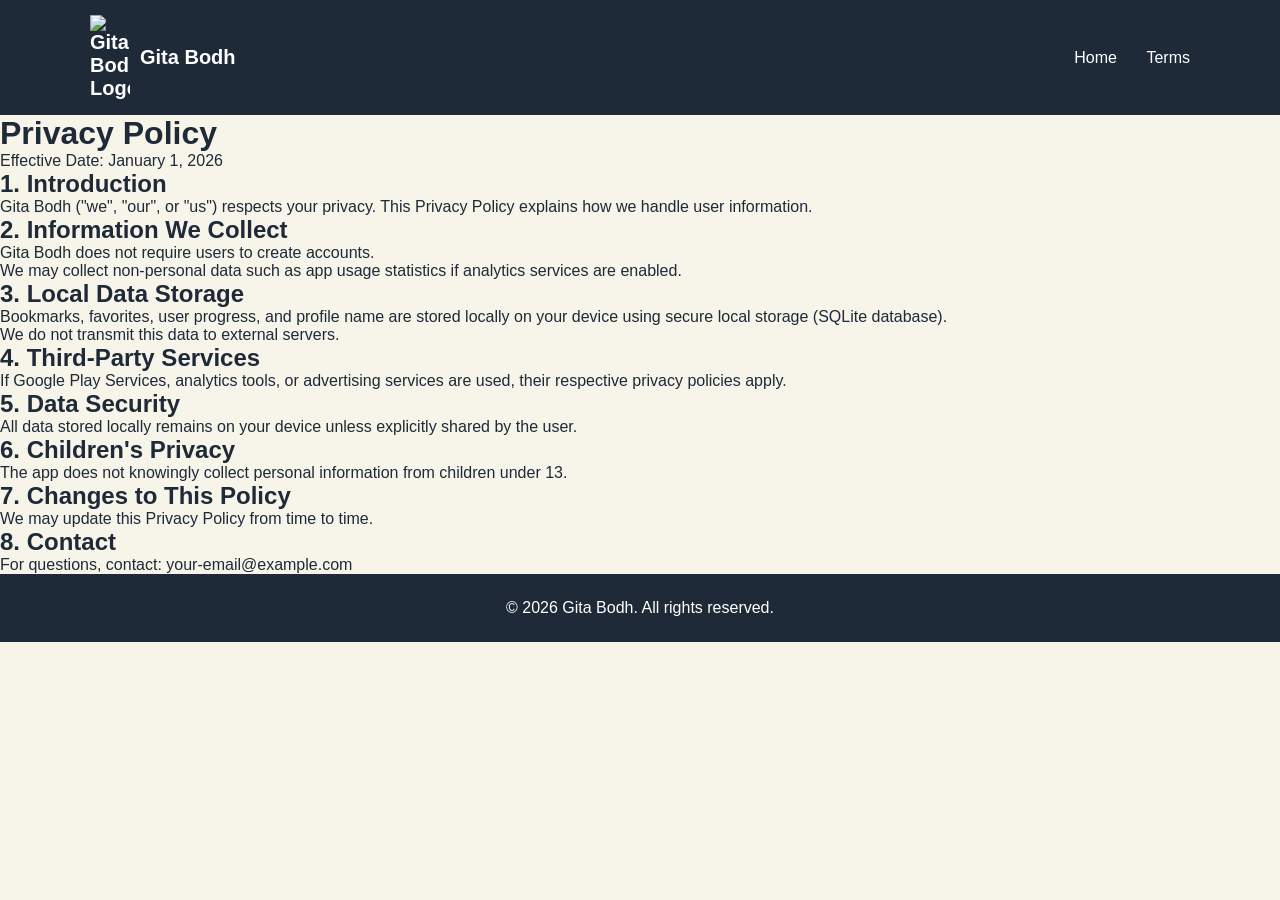
==== privacy-policy.html @ 7f10c363 "first commit" ====
<!doctype html>
<html lang="en">
  <head>
    <meta charset="UTF-8" />
    <meta name="viewport" content="width=device-width, initial-scale=1.0" />
    <title>Privacy Policy - Gita Bodh</title>
    <link rel="stylesheet" href="style.css" />
  </head>
  <body>
    <header class="header">
      <div class="container nav">
        <div class="brand">
          <img src="assets/logo.png" alt="Gita Bodh Logo" />
          <span>Gita Bodh</span>
        </div>
        <input type="checkbox" id="nav-toggle" hidden />
        <label for="nav-toggle" class="nav-toggle">
          <span></span>
          <span></span>
          <span></span>
        </label>
        <nav class="nav-links">
          <a href="index.html">Home</a>
          <a href="terms.html">Terms</a>
        </nav>
      </div>
    </header>

    <main class="content">
      <h1>Privacy Policy</h1>
      <p>Effective Date: January 1, 2026</p>

      <h2>1. Introduction</h2>
      <p>
        Gita Bodh ("we", "our", or "us") respects your privacy. This Privacy
        Policy explains how we handle user information.
      </p>

      <h2>2. Information We Collect</h2>
      <p>Gita Bodh does not require users to create accounts.</p>
      <p>
        We may collect non-personal data such as app usage statistics if
        analytics services are enabled.
      </p>

      <h2>3. Local Data Storage</h2>
      <p>
        Bookmarks, favorites, user progress, and profile name are stored locally
        on your device using secure local storage (SQLite database).
      </p>
      <p>We do not transmit this data to external servers.</p>

      <h2>4. Third-Party Services</h2>
      <p>
        If Google Play Services, analytics tools, or advertising services are
        used, their respective privacy policies apply.
      </p>

      <h2>5. Data Security</h2>
      <p>
        All data stored locally remains on your device unless explicitly shared
        by the user.
      </p>

      <h2>6. Children's Privacy</h2>
      <p>
        The app does not knowingly collect personal information from children
        under 13.
      </p>

      <h2>7. Changes to This Policy</h2>
      <p>We may update this Privacy Policy from time to time.</p>

      <h2>8. Contact</h2>
      <p>For questions, contact: your-email@example.com</p>
    </main>

    <footer class="footer">
      <div class="container">
        <p>© 2026 Gita Bodh. All rights reserved.</p>
      </div>
    </footer>
  </body>
</html>
---- style.css ----
* {
  margin: 0;
  padding: 0;
  box-sizing: border-box;
  font-family: "Inter", sans-serif;
}

body {
  background: #f7f4e9;
  color: #1e2a38;
}

.container {
  width: 90%;
  max-width: 1100px;
  margin: auto;
}

.header {
  background: #1e2a38;
  padding: 15px 0;
}

.nav {
  display: flex;
  justify-content: space-between;
  align-items: center;
}

.brand {
  display: flex;
  align-items: center;
  gap: 10px;
  color: white;
  font-weight: 600;
  font-size: 20px;
}

.brand img {
  width: 40px;
}

nav a {
  color: white;
  margin-left: 25px;
  text-decoration: none;
  font-weight: 500;
}

.hero {
  padding: 100px 0;
}

.hero-content {
  display: flex;
  flex-wrap: wrap;
  align-items: center;
  gap: 50px;
}

.hero-text {
  flex: 1;
}

.hero-text h1 {
  font-size: 42px;
  margin-bottom: 20px;
}

.hero-text p {
  font-size: 18px;
  margin-bottom: 30px;
  color: #444;
}

.play-btn {
  background: #f57c00;
  color: white;
  padding: 14px 28px;
  border-radius: 8px;
  text-decoration: none;
  font-weight: 600;
  transition: 0.3s ease;
}

.play-btn:hover {
  background: #e65100;
}

.hero-image img {
  width: 350px;
  max-width: 100%;
}

.features {
  padding: 80px 0;
  background: white;
  text-align: center;
}

.features h2 {
  font-size: 32px;
  margin-bottom: 40px;
}

.feature-grid {
  display: grid;
  grid-template-columns: repeat(auto-fit, minmax(250px, 1fr));
  gap: 25px;
}

.card {
  background: #f7f4e9;
  padding: 30px;
  border-radius: 12px;
  transition: 0.3s;
}

.card:hover {
  transform: translateY(-5px);
}

.footer {
  background: #1e2a38;
  color: white;
  text-align: center;
  padding: 25px 0;
}
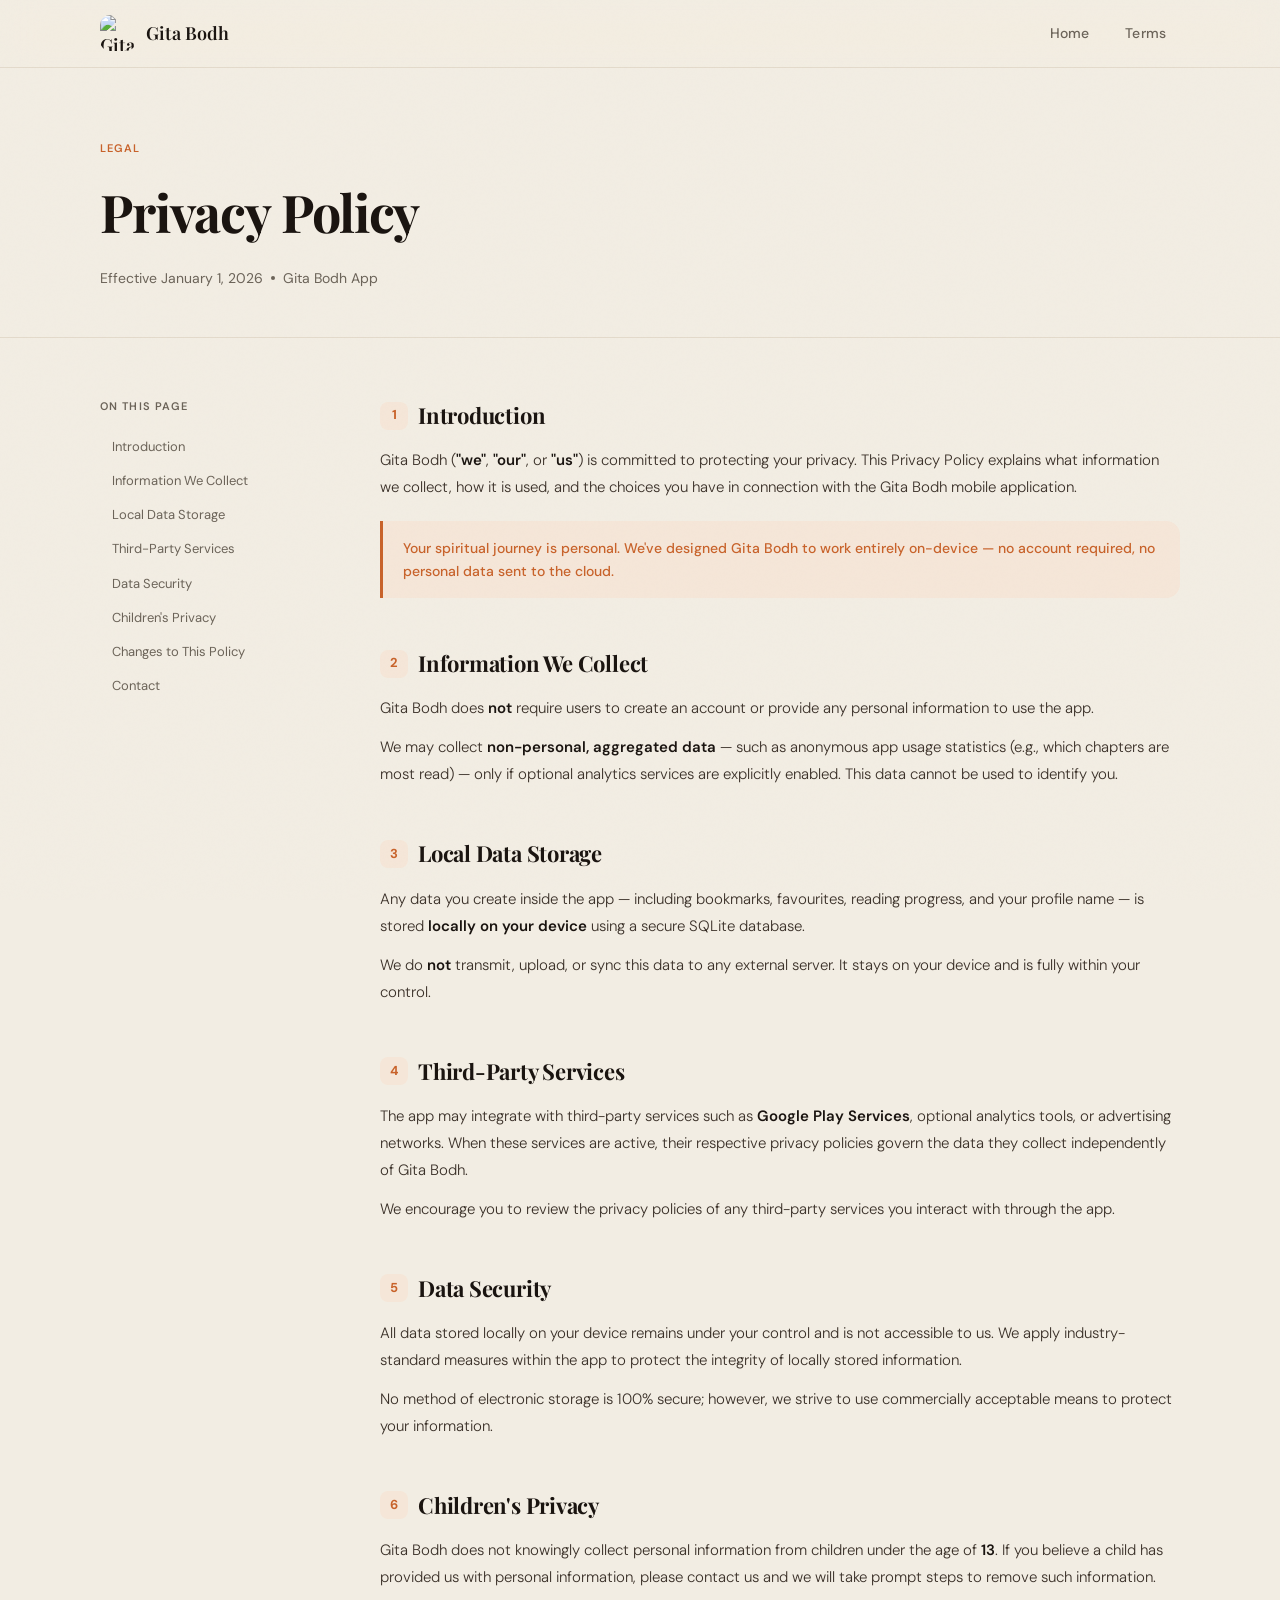
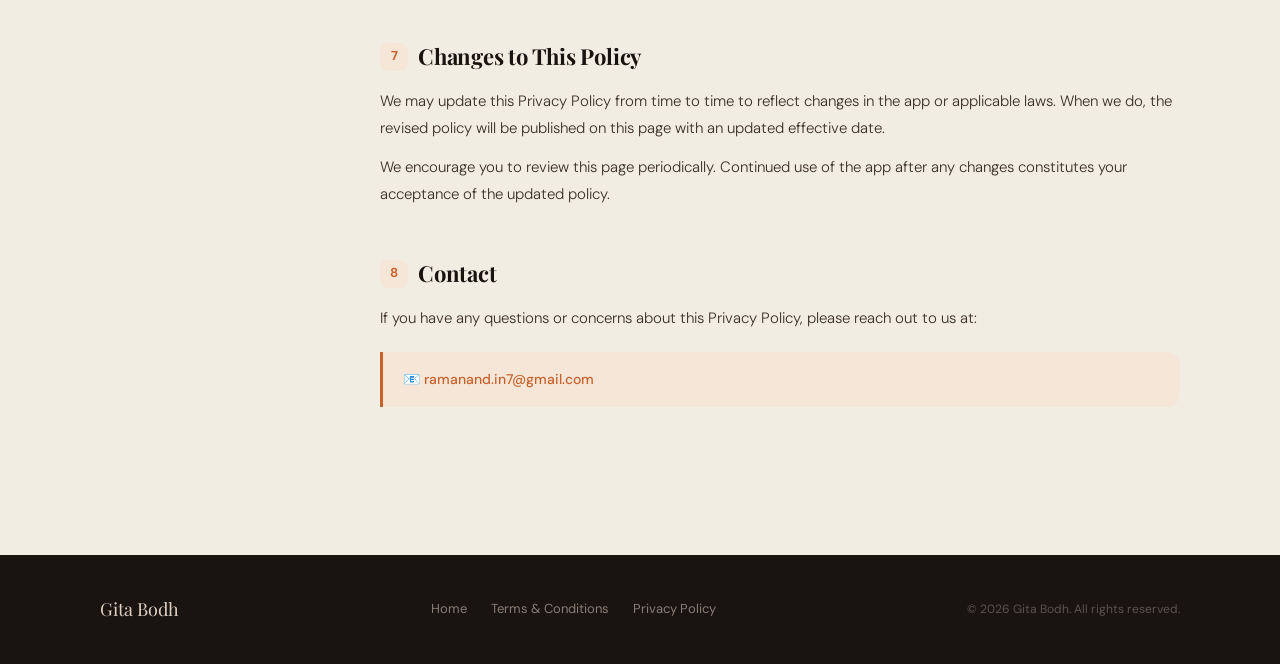
==== commit 967e8d95: "ui redesined2" ====
--- a/privacy-policy.html
+++ b/privacy-policy.html
@@ -10,7 +10,7 @@
     <header class="header">
       <div class="container nav">
         <div class="brand">
-          <img src="assets/logo.png" alt="Gita Bodh Logo" />
+          <img src="logo.png" alt="Gita Bodh Logo" />
           <span>Gita Bodh</span>
         </div>
         <input type="checkbox" id="nav-toggle" hidden />
@@ -26,59 +26,134 @@
       </div>
     </header>
 
-    <main class="content">
-      <h1>Privacy Policy</h1>
-      <p>Effective Date: January 1, 2026</p>
+    <main>
+      <!-- Hero -->
+      <div class="content-hero">
+        <div class="container">
+          <div class="content-hero-label">Legal</div>
+          <h1>Privacy Policy</h1>
+          <div class="content-hero-meta">
+            Effective January 1, 2026
+            <span></span>
+            Gita Bodh App
+          </div>
+        </div>
+      </div>
 
-      <h2>1. Introduction</h2>
-      <p>
-        Gita Bodh ("we", "our", or "us") respects your privacy. This Privacy
-        Policy explains how we handle user information.
-      </p>
+      <!-- Body -->
+      <div class="container content-layout">
 
-      <h2>2. Information We Collect</h2>
-      <p>Gita Bodh does not require users to create accounts.</p>
-      <p>
-        We may collect non-personal data such as app usage statistics if
-        analytics services are enabled.
-      </p>
+        <!-- Sticky Table of Contents -->
+        <aside class="toc">
+          <div class="toc-title">On this page</div>
+          <ul>
+            <li><a href="#introduction">Introduction</a></li>
+            <li><a href="#information-collected">Information We Collect</a></li>
+            <li><a href="#local-storage">Local Data Storage</a></li>
+            <li><a href="#third-party">Third-Party Services</a></li>
+            <li><a href="#data-security">Data Security</a></li>
+            <li><a href="#childrens-privacy">Children's Privacy</a></li>
+            <li><a href="#changes">Changes to This Policy</a></li>
+            <li><a href="#contact">Contact</a></li>
+          </ul>
+        </aside>
 
-      <h2>3. Local Data Storage</h2>
-      <p>
-        Bookmarks, favorites, user progress, and profile name are stored locally
-        on your device using secure local storage (SQLite database).
-      </p>
-      <p>We do not transmit this data to external servers.</p>
+        <!-- Main content -->
+        <div class="content-body">
 
-      <h2>4. Third-Party Services</h2>
-      <p>
-        If Google Play Services, analytics tools, or advertising services are
-        used, their respective privacy policies apply.
-      </p>
+          <section id="introduction">
+            <h2><span class="sec-num">1</span> Introduction</h2>
+            <p>
+              Gita Bodh (<strong>"we"</strong>, <strong>"our"</strong>, or <strong>"us"</strong>) is committed to protecting your privacy. This Privacy Policy explains what information we collect, how it is used, and the choices you have in connection with the Gita Bodh mobile application.
+            </p>
+            <div class="info-box">
+              Your spiritual journey is personal. We've designed Gita Bodh to work entirely on-device — no account required, no personal data sent to the cloud.
+            </div>
+          </section>
 
-      <h2>5. Data Security</h2>
-      <p>
-        All data stored locally remains on your device unless explicitly shared
-        by the user.
-      </p>
+          <section id="information-collected">
+            <h2><span class="sec-num">2</span> Information We Collect</h2>
+            <p>
+              Gita Bodh does <strong>not</strong> require users to create an account or provide any personal information to use the app.
+            </p>
+            <p>
+              We may collect <strong>non-personal, aggregated data</strong> — such as anonymous app usage statistics (e.g., which chapters are most read) — only if optional analytics services are explicitly enabled. This data cannot be used to identify you.
+            </p>
+          </section>
 
-      <h2>6. Children's Privacy</h2>
-      <p>
-        The app does not knowingly collect personal information from children
-        under 13.
-      </p>
+          <section id="local-storage">
+            <h2><span class="sec-num">3</span> Local Data Storage</h2>
+            <p>
+              Any data you create inside the app — including bookmarks, favourites, reading progress, and your profile name — is stored <strong>locally on your device</strong> using a secure SQLite database.
+            </p>
+            <p>
+              We do <strong>not</strong> transmit, upload, or sync this data to any external server. It stays on your device and is fully within your control.
+            </p>
+          </section>
 
-      <h2>7. Changes to This Policy</h2>
-      <p>We may update this Privacy Policy from time to time.</p>
+          <section id="third-party">
+            <h2><span class="sec-num">4</span> Third-Party Services</h2>
+            <p>
+              The app may integrate with third-party services such as <strong>Google Play Services</strong>, optional analytics tools, or advertising networks. When these services are active, their respective privacy policies govern the data they collect independently of Gita Bodh.
+            </p>
+            <p>
+              We encourage you to review the privacy policies of any third-party services you interact with through the app.
+            </p>
+          </section>
 
-      <h2>8. Contact</h2>
-      <p>For questions, contact: your-email@example.com</p>
+          <section id="data-security">
+            <h2><span class="sec-num">5</span> Data Security</h2>
+            <p>
+              All data stored locally on your device remains under your control and is not accessible to us. We apply industry-standard measures within the app to protect the integrity of locally stored information.
+            </p>
+            <p>
+              No method of electronic storage is 100% secure; however, we strive to use commercially acceptable means to protect your information.
+            </p>
+          </section>
+
+          <section id="childrens-privacy">
+            <h2><span class="sec-num">6</span> Children's Privacy</h2>
+            <p>
+              Gita Bodh does not knowingly collect personal information from children under the age of <strong>13</strong>. If you believe a child has provided us with personal information, please contact us and we will take prompt steps to remove such information.
+            </p>
+          </section>
+
+          <section id="changes">
+            <h2><span class="sec-num">7</span> Changes to This Policy</h2>
+            <p>
+              We may update this Privacy Policy from time to time to reflect changes in the app or applicable laws. When we do, the revised policy will be published on this page with an updated effective date.
+            </p>
+            <p>
+              We encourage you to review this page periodically. Continued use of the app after any changes constitutes your acceptance of the updated policy.
+            </p>
+          </section>
+
+          <section id="contact">
+            <h2><span class="sec-num">8</span> Contact</h2>
+            <p>
+              If you have any questions or concerns about this Privacy Policy, please reach out to us at:
+            </p>
+            <div class="info-box">
+              📧 ramanand.in7@gmail.com
+            </div>
+          </section>
+
+        </div><!-- /content-body -->
+      </div><!-- /content-layout -->
     </main>
 
     <footer class="footer">
       <div class="container">
-        <p>© 2026 Gita Bodh. All rights reserved.</p>
+        <div class="footer-inner">
+          <div class="footer-brand">Gita Bodh</div>
+          <div class="footer-links">
+            <a href="index.html">Home</a>
+            <a href="terms.html">Terms &amp; Conditions</a>
+            <a href="privacy-policy.html">Privacy Policy</a>
+          </div>
+          <div class="footer-copy">© 2026 Gita Bodh. All rights reserved.</div>
+        </div>
       </div>
     </footer>
   </body>
-</html>
+</html>
--- a/style.css
+++ b/style.css
@@ -1,24 +1,77 @@
+@import url("https://fonts.googleapis.com/css2?family=SF+Pro+Display:wght@300;400;500;600;700&display=swap");
+@import url("https://fonts.googleapis.com/css2?family=Playfair+Display:ital,wght@0,400;0,700;1,400&family=DM+Sans:wght@300;400;500;600&display=swap");
+
+:root {
+  --bg: #f2ede3;
+  --bg-alt: #ffffff;
+  --surface: rgba(255, 255, 255, 0.72);
+  --surface-dark: rgba(30, 26, 20, 0.85);
+  --text: #1a1410;
+  --text-muted: #6b6358;
+  --accent: #c8622a;
+  --accent-warm: #e07a40;
+  --accent-light: #f5e6d8;
+  --gold: #b8972a;
+  --border: rgba(180, 160, 130, 0.25);
+  --shadow: 0 20px 60px rgba(0, 0, 0, 0.08);
+  --shadow-sm: 0 4px 20px rgba(0, 0, 0, 0.06);
+  --radius: 22px;
+  --radius-sm: 14px;
+  --nav-height: 68px;
+}
+
 * {
   margin: 0;
   padding: 0;
   box-sizing: border-box;
-  font-family: "Inter", sans-serif;
+}
+
+html {
+  scroll-behavior: smooth;
 }
 
 body {
-  background: #f7f4e9;
-  color: #1e2a38;
-}
-
+  font-family:
+    "DM Sans",
+    -apple-system,
+    BlinkMacSystemFont,
+    sans-serif;
+  background: var(--bg);
+  color: var(--text);
+  line-height: 1.6;
+  -webkit-font-smoothing: antialiased;
+}
+
+/* ── NOISE TEXTURE OVERLAY ── */
+body::before {
+  content: "";
+  position: fixed;
+  inset: 0;
+  background-image: url("data:image/svg+xml,%3Csvg viewBox='0 0 256 256' xmlns='http://www.w3.org/2000/svg'%3E%3Cfilter id='noise'%3E%3CfeTurbulence type='fractalNoise' baseFrequency='0.9' numOctaves='4' stitchTiles='stitch'/%3E%3C/filter%3E%3Crect width='100%25' height='100%25' filter='url(%23noise)' opacity='0.035'/%3E%3C/svg%3E");
+  pointer-events: none;
+  z-index: 9999;
+  opacity: 0.4;
+}
+
+/* ── CONTAINER ── */
 .container {
-  width: 90%;
-  max-width: 1100px;
+  width: 92%;
+  max-width: 1080px;
   margin: auto;
 }
 
+/* ── HEADER / NAV ── */
 .header {
-  background: #1e2a38;
-  padding: 15px 0;
+  position: sticky;
+  top: 0;
+  z-index: 100;
+  height: var(--nav-height);
+  display: flex;
+  align-items: center;
+  background: rgba(242, 237, 227, 0.75);
+  backdrop-filter: saturate(180%) blur(20px);
+  -webkit-backdrop-filter: saturate(180%) blur(20px);
+  border-bottom: 1px solid var(--border);
 }
 
 .nav {
@@ -31,98 +84,771 @@
   display: flex;
   align-items: center;
   gap: 10px;
-  color: white;
+  color: var(--text);
   font-weight: 600;
-  font-size: 20px;
+  font-size: 18px;
+  text-decoration: none;
+  font-family: "Playfair Display", serif;
+  letter-spacing: 0.01em;
+}
+
+.brand-dot {
+  width: 8px;
+  height: 8px;
+  border-radius: 50%;
+  background: var(--accent);
+  display: inline-block;
 }
 
 .brand img {
-  width: 40px;
-}
-
-nav a {
-  color: white;
-  margin-left: 25px;
+  width: 36px;
+  height: 36px;
+  border-radius: 10px;
+  object-fit: cover;
+}
+
+.brand-icon {
+  width: 36px;
+  height: 36px;
+  border-radius: 10px;
+  background: linear-gradient(135deg, #c8622a, #e07a40);
+  display: flex;
+  align-items: center;
+  justify-content: center;
+  font-size: 18px;
+}
+
+.nav-links {
+  display: flex;
+  align-items: center;
+  gap: 8px;
+}
+
+.nav-links a {
+  color: var(--text-muted);
   text-decoration: none;
+  font-size: 14px;
   font-weight: 500;
-}
-
+  padding: 7px 14px;
+  border-radius: 20px;
+  transition: all 0.2s ease;
+  letter-spacing: 0.01em;
+}
+
+.nav-links a:hover {
+  color: var(--text);
+  background: rgba(200, 98, 42, 0.1);
+}
+
+.btn-download {
+  background: var(--accent) !important;
+  color: white !important;
+  padding: 8px 18px !important;
+  border-radius: 20px !important;
+  font-weight: 600 !important;
+  font-size: 13px !important;
+  letter-spacing: 0.02em;
+  transition: all 0.25s ease !important;
+  box-shadow: 0 2px 12px rgba(200, 98, 42, 0.3) !important;
+}
+
+.btn-download:hover {
+  background: var(--accent-warm) !important;
+  transform: translateY(-1px);
+  box-shadow: 0 4px 20px rgba(200, 98, 42, 0.4) !important;
+}
+
+.nav-toggle {
+  display: none;
+}
+
+/* ── HERO ── */
 .hero {
-  padding: 100px 0;
+  padding: 100px 0 80px;
+  position: relative;
+  overflow: hidden;
+}
+
+.hero::before {
+  content: "";
+  position: absolute;
+  top: -200px;
+  right: -200px;
+  width: 700px;
+  height: 700px;
+  background: radial-gradient(
+    circle,
+    rgba(200, 98, 42, 0.08) 0%,
+    transparent 70%
+  );
+  pointer-events: none;
+}
+
+.hero::after {
+  content: "";
+  position: absolute;
+  bottom: -100px;
+  left: -100px;
+  width: 500px;
+  height: 500px;
+  background: radial-gradient(
+    circle,
+    rgba(184, 151, 42, 0.06) 0%,
+    transparent 70%
+  );
+  pointer-events: none;
 }
 
 .hero-content {
   display: flex;
-  flex-wrap: wrap;
-  align-items: center;
-  gap: 50px;
+  align-items: center;
+  gap: 60px;
+  position: relative;
+  z-index: 1;
 }
 
 .hero-text {
   flex: 1;
+  animation: fadeUp 0.8s ease both;
+}
+
+.hero-badge {
+  display: inline-flex;
+  align-items: center;
+  gap: 6px;
+  background: var(--accent-light);
+  color: var(--accent);
+  padding: 6px 14px;
+  border-radius: 20px;
+  font-size: 12px;
+  font-weight: 600;
+  letter-spacing: 0.08em;
+  text-transform: uppercase;
+  margin-bottom: 24px;
+}
+
+.hero-badge::before {
+  content: "🕉";
+  font-size: 14px;
 }
 
 .hero-text h1 {
-  font-size: 42px;
+  font-family: "Playfair Display", serif;
+  font-size: clamp(42px, 6vw, 68px);
+  line-height: 1.1;
   margin-bottom: 20px;
+  color: var(--text);
+  letter-spacing: -0.02em;
+}
+
+.hero-text h1 em {
+  font-style: italic;
+  color: var(--accent);
 }
 
 .hero-text p {
   font-size: 18px;
-  margin-bottom: 30px;
-  color: #444;
+  color: var(--text-muted);
+  margin-bottom: 36px;
+  max-width: 460px;
+  line-height: 1.7;
+  font-weight: 300;
+}
+
+.hero-actions {
+  display: flex;
+  align-items: center;
+  gap: 16px;
+  flex-wrap: wrap;
 }
 
 .play-btn {
-  background: #f57c00;
+  display: inline-flex;
+  align-items: center;
+  gap: 10px;
+  background: var(--text);
   color: white;
-  padding: 14px 28px;
-  border-radius: 8px;
+  padding: 14px 26px;
+  border-radius: var(--radius-sm);
   text-decoration: none;
   font-weight: 600;
-  transition: 0.3s ease;
+  font-size: 15px;
+  transition: all 0.3s ease;
+  box-shadow: 0 4px 24px rgba(26, 20, 16, 0.25);
 }
 
 .play-btn:hover {
-  background: #e65100;
-}
-
-.hero-image img {
-  width: 350px;
-  max-width: 100%;
-}
-
+  background: #2a2015;
+  transform: translateY(-2px);
+  box-shadow: 0 8px 32px rgba(26, 20, 16, 0.3);
+}
+
+.play-btn svg {
+  width: 22px;
+  height: 22px;
+}
+
+.hero-sub {
+  font-size: 13px;
+  color: var(--text-muted);
+  display: flex;
+  align-items: center;
+  gap: 6px;
+}
+
+.hero-sub::before {
+  content: "★★★★★";
+  color: var(--gold);
+  font-size: 12px;
+}
+
+.hero-image {
+  flex: 0 0 auto;
+  animation: fadeUp 0.8s 0.2s ease both;
+  position: relative;
+}
+
+.phone-wrap {
+  position: relative;
+  width: 260px;
+}
+
+.phone-glow {
+  position: absolute;
+  inset: -30px;
+  background: radial-gradient(
+    circle,
+    rgba(200, 98, 42, 0.15) 0%,
+    transparent 65%
+  );
+  border-radius: 50%;
+  animation: pulse 3s ease-in-out infinite;
+}
+
+.phone-wrap img {
+  width: 100%;
+  position: relative;
+  z-index: 1;
+  filter: drop-shadow(0 30px 60px rgba(0, 0, 0, 0.2));
+}
+
+.phone-placeholder {
+  width: 240px;
+  height: 480px;
+  background: linear-gradient(160deg, #2a1f18, #1a1410);
+  border-radius: 40px;
+  position: relative;
+  z-index: 1;
+  box-shadow:
+    0 40px 80px rgba(0, 0, 0, 0.3),
+    inset 0 1px 0 rgba(255, 255, 255, 0.1);
+  display: flex;
+  flex-direction: column;
+  align-items: center;
+  justify-content: center;
+  gap: 12px;
+  overflow: hidden;
+}
+
+.phone-placeholder::before {
+  content: "";
+  position: absolute;
+  top: 0;
+  left: 50%;
+  transform: translateX(-50%);
+  width: 100px;
+  height: 28px;
+  background: #0a0804;
+  border-radius: 0 0 20px 20px;
+}
+
+.phone-screen-content {
+  text-align: center;
+  color: rgba(255, 255, 255, 0.9);
+}
+
+.phone-screen-icon {
+  font-size: 48px;
+  display: block;
+  margin-bottom: 12px;
+}
+
+.phone-screen-title {
+  font-family: "Playfair Display", serif;
+  font-size: 20px;
+  color: #f5e6d8;
+  margin-bottom: 6px;
+}
+
+.phone-screen-sub {
+  font-size: 11px;
+  color: rgba(245, 230, 216, 0.5);
+  letter-spacing: 0.1em;
+  text-transform: uppercase;
+}
+
+.phone-verse {
+  background: rgba(200, 98, 42, 0.2);
+  border: 1px solid rgba(200, 98, 42, 0.3);
+  border-radius: 12px;
+  padding: 12px 16px;
+  margin: 0 16px;
+  text-align: center;
+}
+
+.phone-verse-text {
+  font-size: 10px;
+  color: rgba(245, 230, 216, 0.8);
+  font-style: italic;
+  line-height: 1.5;
+}
+
+/* ── FEATURES ── */
 .features {
   padding: 80px 0;
-  background: white;
+}
+
+.section-label {
   text-align: center;
-}
-
-.features h2 {
-  font-size: 32px;
-  margin-bottom: 40px;
+  font-size: 11px;
+  font-weight: 600;
+  letter-spacing: 0.12em;
+  text-transform: uppercase;
+  color: var(--accent);
+  margin-bottom: 12px;
+}
+
+.section-title {
+  font-family: "Playfair Display", serif;
+  font-size: clamp(28px, 4vw, 42px);
+  text-align: center;
+  margin-bottom: 12px;
+  letter-spacing: -0.02em;
+}
+
+.section-sub {
+  text-align: center;
+  color: var(--text-muted);
+  font-size: 16px;
+  margin-bottom: 56px;
+  max-width: 480px;
+  margin-left: auto;
+  margin-right: auto;
+  font-weight: 300;
 }
 
 .feature-grid {
   display: grid;
-  grid-template-columns: repeat(auto-fit, minmax(250px, 1fr));
-  gap: 25px;
+  grid-template-columns: repeat(auto-fit, minmax(230px, 1fr));
+  gap: 16px;
 }
 
 .card {
-  background: #f7f4e9;
-  padding: 30px;
-  border-radius: 12px;
-  transition: 0.3s;
+  background: var(--surface);
+  border: 1px solid var(--border);
+  padding: 32px 28px;
+  border-radius: var(--radius);
+  backdrop-filter: blur(12px);
+  -webkit-backdrop-filter: blur(12px);
+  transition: all 0.3s ease;
+  position: relative;
+  overflow: hidden;
+}
+
+.card::after {
+  content: "";
+  position: absolute;
+  inset: 0;
+  background: linear-gradient(
+    135deg,
+    rgba(255, 255, 255, 0.5) 0%,
+    transparent 50%
+  );
+  pointer-events: none;
 }
 
 .card:hover {
-  transform: translateY(-5px);
-}
-
+  transform: translateY(-6px);
+  box-shadow: var(--shadow);
+  border-color: rgba(200, 98, 42, 0.2);
+}
+
+.card-icon {
+  width: 52px;
+  height: 52px;
+  background: var(--accent-light);
+  border-radius: var(--radius-sm);
+  display: flex;
+  align-items: center;
+  justify-content: center;
+  font-size: 24px;
+  margin-bottom: 20px;
+}
+
+.card h3 {
+  font-size: 17px;
+  font-weight: 600;
+  margin-bottom: 8px;
+  letter-spacing: -0.01em;
+}
+
+.card p {
+  font-size: 14px;
+  color: var(--text-muted);
+  line-height: 1.6;
+  font-weight: 300;
+}
+
+/* ── TESTIMONIAL / VERSE SECTION ── */
+.verse-section {
+  padding: 80px 0;
+  background: linear-gradient(135deg, #1a1410 0%, #2a1f18 100%);
+  position: relative;
+  overflow: hidden;
+}
+
+.verse-section::before {
+  content: "";
+  position: absolute;
+  top: -100px;
+  left: 50%;
+  transform: translateX(-50%);
+  width: 600px;
+  height: 600px;
+  background: radial-gradient(
+    circle,
+    rgba(200, 98, 42, 0.12) 0%,
+    transparent 70%
+  );
+  pointer-events: none;
+}
+
+.verse-inner {
+  text-align: center;
+  position: relative;
+  z-index: 1;
+}
+
+.verse-quote {
+  font-family: "Playfair Display", serif;
+  font-size: clamp(20px, 3vw, 30px);
+  color: rgba(245, 230, 216, 0.95);
+  font-style: italic;
+  max-width: 700px;
+  margin: 0 auto 20px;
+  line-height: 1.5;
+}
+
+.verse-source {
+  font-size: 13px;
+  color: var(--accent-warm);
+  letter-spacing: 0.1em;
+  font-weight: 500;
+}
+
+.verse-deco {
+  font-size: 48px;
+  margin-bottom: 24px;
+  opacity: 0.4;
+  display: block;
+}
+
+/* ── STATS ── */
+.stats {
+  padding: 80px 0;
+  background: white;
+}
+
+.stats-grid {
+  display: grid;
+  grid-template-columns: repeat(3, 1fr);
+  gap: 1px;
+  background: var(--border);
+  border: 1px solid var(--border);
+  border-radius: var(--radius);
+  overflow: hidden;
+}
+
+.stat-item {
+  background: white;
+  padding: 48px 32px;
+  text-align: center;
+}
+
+.stat-num {
+  font-family: "Playfair Display", serif;
+  font-size: 48px;
+  color: var(--accent);
+  line-height: 1;
+  margin-bottom: 8px;
+  letter-spacing: -0.02em;
+}
+
+.stat-label {
+  font-size: 14px;
+  color: var(--text-muted);
+  font-weight: 400;
+  letter-spacing: 0.02em;
+}
+
+/* ── FOOTER ── */
 .footer {
-  background: #1e2a38;
-  color: white;
-  text-align: center;
-  padding: 25px 0;
-}+  background: #1a1410;
+  color: rgba(245, 230, 216, 0.6);
+  padding: 40px 0;
+}
+
+.footer-inner {
+  display: flex;
+  justify-content: space-between;
+  align-items: center;
+  flex-wrap: wrap;
+  gap: 20px;
+}
+
+.footer-brand {
+  font-family: "Playfair Display", serif;
+  color: rgba(245, 230, 216, 0.9);
+  font-size: 18px;
+}
+
+.footer-links {
+  display: flex;
+  gap: 24px;
+}
+
+.footer-links a {
+  color: rgba(245, 230, 216, 0.5);
+  text-decoration: none;
+  font-size: 13px;
+  transition: color 0.2s;
+}
+
+.footer-links a:hover {
+  color: var(--accent-warm);
+}
+
+.footer-copy {
+  font-size: 12px;
+  opacity: 0.5;
+}
+
+/* ── CONTENT PAGES (Privacy / Terms) ── */
+.content-hero {
+  padding: 72px 0 48px;
+  border-bottom: 1px solid var(--border);
+  margin-bottom: 60px;
+}
+
+.content-hero-label {
+  font-size: 11px;
+  font-weight: 600;
+  letter-spacing: 0.1em;
+  text-transform: uppercase;
+  color: var(--accent);
+  margin-bottom: 12px;
+}
+
+.content-hero h1 {
+  font-family: "Playfair Display", serif;
+  font-size: clamp(32px, 5vw, 52px);
+  letter-spacing: -0.02em;
+  margin-bottom: 14px;
+}
+
+.content-hero-meta {
+  font-size: 14px;
+  color: var(--text-muted);
+  display: flex;
+  align-items: center;
+  gap: 8px;
+}
+
+.content-hero-meta span {
+  width: 4px;
+  height: 4px;
+  border-radius: 50%;
+  background: var(--text-muted);
+  display: inline-block;
+}
+
+.content-layout {
+  display: grid;
+  grid-template-columns: 220px 1fr;
+  gap: 60px;
+  padding-bottom: 100px;
+  align-items: start;
+}
+
+/* sticky TOC */
+.toc {
+  position: sticky;
+  top: calc(var(--nav-height) + 24px);
+}
+
+.toc-title {
+  font-size: 11px;
+  font-weight: 600;
+  letter-spacing: 0.1em;
+  text-transform: uppercase;
+  color: var(--text-muted);
+  margin-bottom: 16px;
+}
+
+.toc ul {
+  list-style: none;
+  display: flex;
+  flex-direction: column;
+  gap: 4px;
+}
+
+.toc ul li a {
+  font-size: 13px;
+  color: var(--text-muted);
+  text-decoration: none;
+  padding: 6px 12px;
+  border-radius: 8px;
+  display: block;
+  transition: all 0.2s;
+  line-height: 1.4;
+}
+
+.toc ul li a:hover {
+  color: var(--accent);
+  background: var(--accent-light);
+}
+
+.content-body section {
+  margin-bottom: 48px;
+  scroll-margin-top: calc(var(--nav-height) + 32px);
+}
+
+.content-body h2 {
+  font-family: "Playfair Display", serif;
+  font-size: 22px;
+  margin-bottom: 14px;
+  color: var(--text);
+  display: flex;
+  align-items: center;
+  gap: 10px;
+  letter-spacing: -0.01em;
+}
+
+.content-body h2 .sec-num {
+  display: inline-flex;
+  align-items: center;
+  justify-content: center;
+  width: 28px;
+  height: 28px;
+  background: var(--accent-light);
+  color: var(--accent);
+  border-radius: 8px;
+  font-size: 13px;
+  font-weight: 700;
+  font-family: "DM Sans", sans-serif;
+  flex-shrink: 0;
+}
+
+.content-body p {
+  font-size: 15px;
+  color: #3a3028;
+  line-height: 1.8;
+  font-weight: 300;
+  margin-bottom: 12px;
+}
+
+.content-body p strong {
+  font-weight: 600;
+  color: var(--text);
+}
+
+.info-box {
+  background: var(--accent-light);
+  border-left: 3px solid var(--accent);
+  border-radius: 0 var(--radius-sm) var(--radius-sm) 0;
+  padding: 16px 20px;
+  margin: 20px 0;
+  font-size: 14px;
+  color: var(--accent);
+  font-weight: 500;
+}
+
+/* ── ANIMATIONS ── */
+@keyframes fadeUp {
+  from {
+    opacity: 0;
+    transform: translateY(24px);
+  }
+  to {
+    opacity: 1;
+    transform: translateY(0);
+  }
+}
+
+@keyframes pulse {
+  0%,
+  100% {
+    transform: scale(1);
+    opacity: 0.6;
+  }
+  50% {
+    transform: scale(1.05);
+    opacity: 1;
+  }
+}
+
+/* ── RESPONSIVE ── */
+@media (max-width: 768px) {
+  .hero-content {
+    flex-direction: column;
+    text-align: center;
+    gap: 40px;
+  }
+  .hero-actions {
+    justify-content: center;
+  }
+  .hero-text p {
+    margin-left: auto;
+    margin-right: auto;
+  }
+  .hero-image {
+    order: -1;
+  }
+  .phone-placeholder {
+    width: 200px;
+    height: 400px;
+  }
+  .stats-grid {
+    grid-template-columns: 1fr;
+  }
+  .content-layout {
+    grid-template-columns: 1fr;
+  }
+  .toc {
+    display: none;
+  }
+  .footer-inner {
+    flex-direction: column;
+    text-align: center;
+  }
+  .footer-links {
+    justify-content: center;
+  }
+
+  .nav-links {
+    display: none;
+  }
+  .nav-toggle {
+    display: block;
+    cursor: pointer;
+  }
+  .nav-toggle span {
+    display: block;
+    width: 22px;
+    height: 2px;
+    background: var(--text);
+    border-radius: 2px;
+    margin: 5px 0;
+    transition: 0.3s;
+  }
+}
